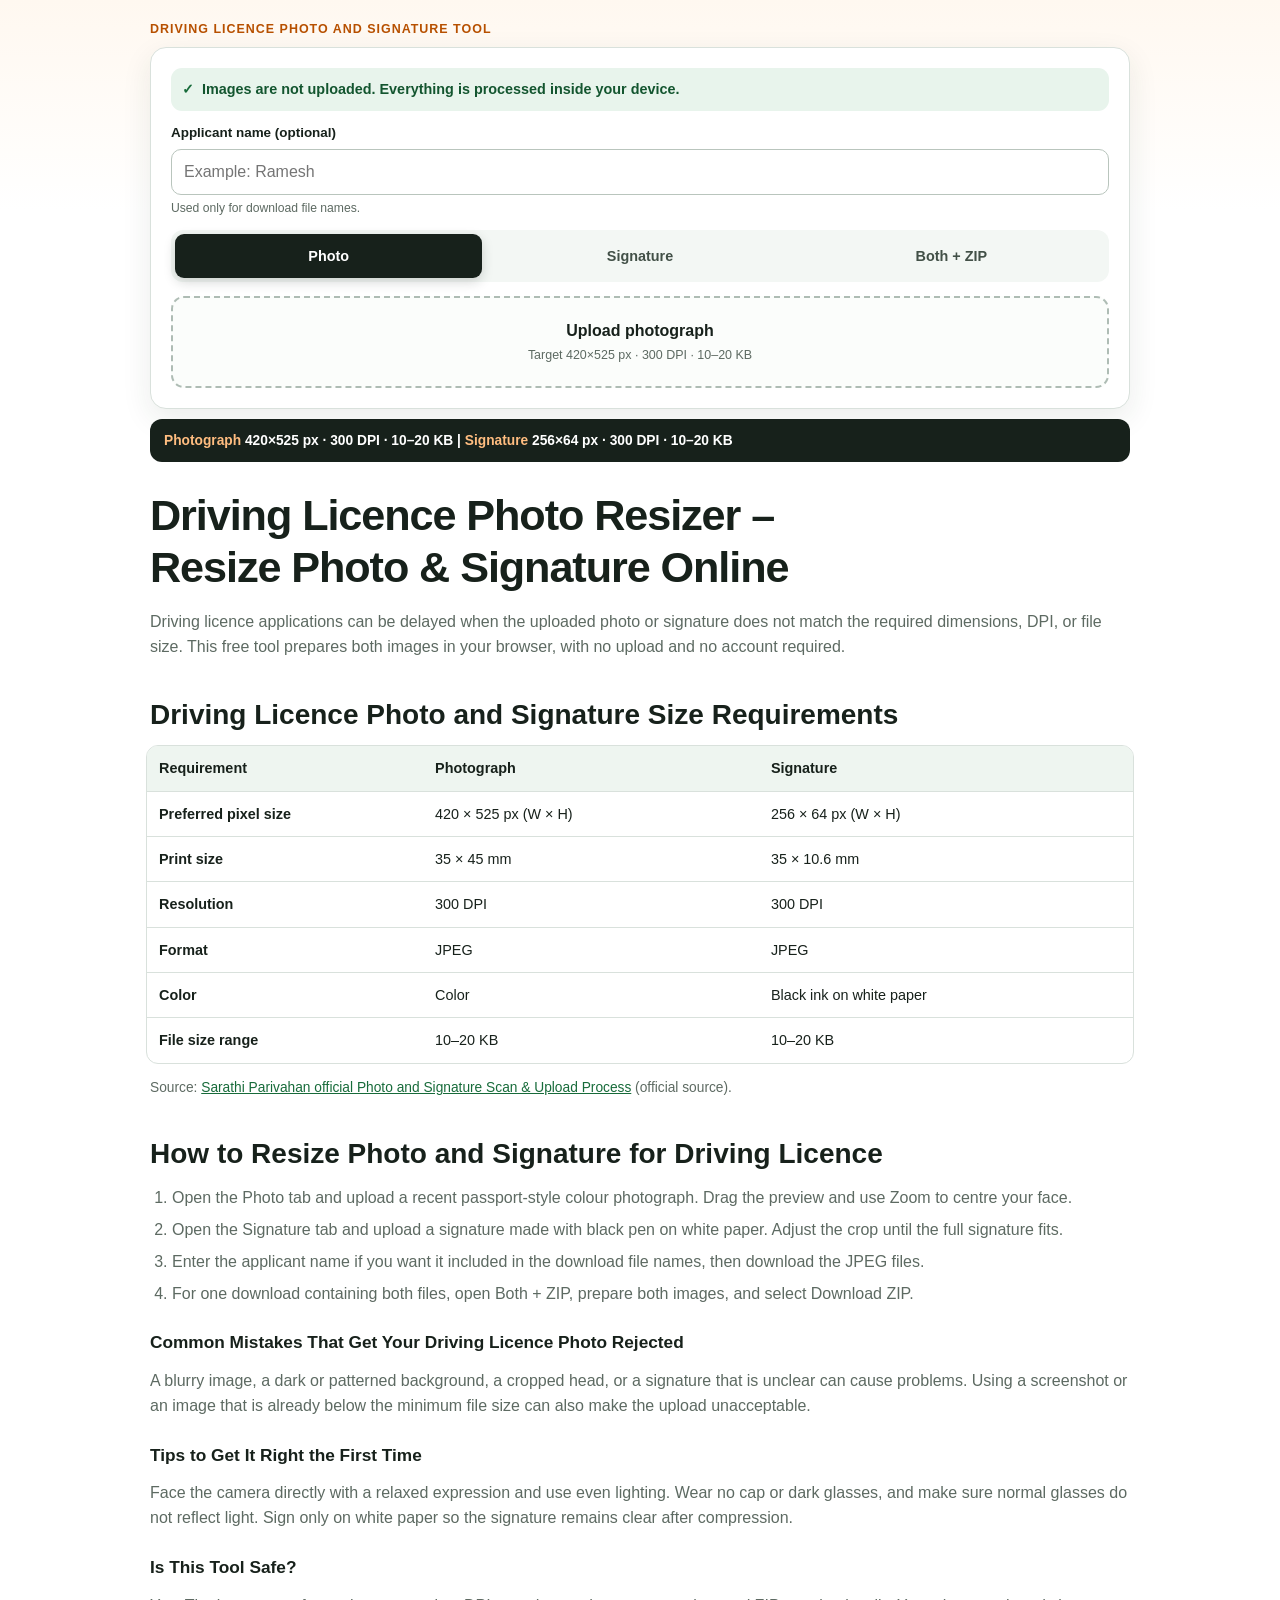
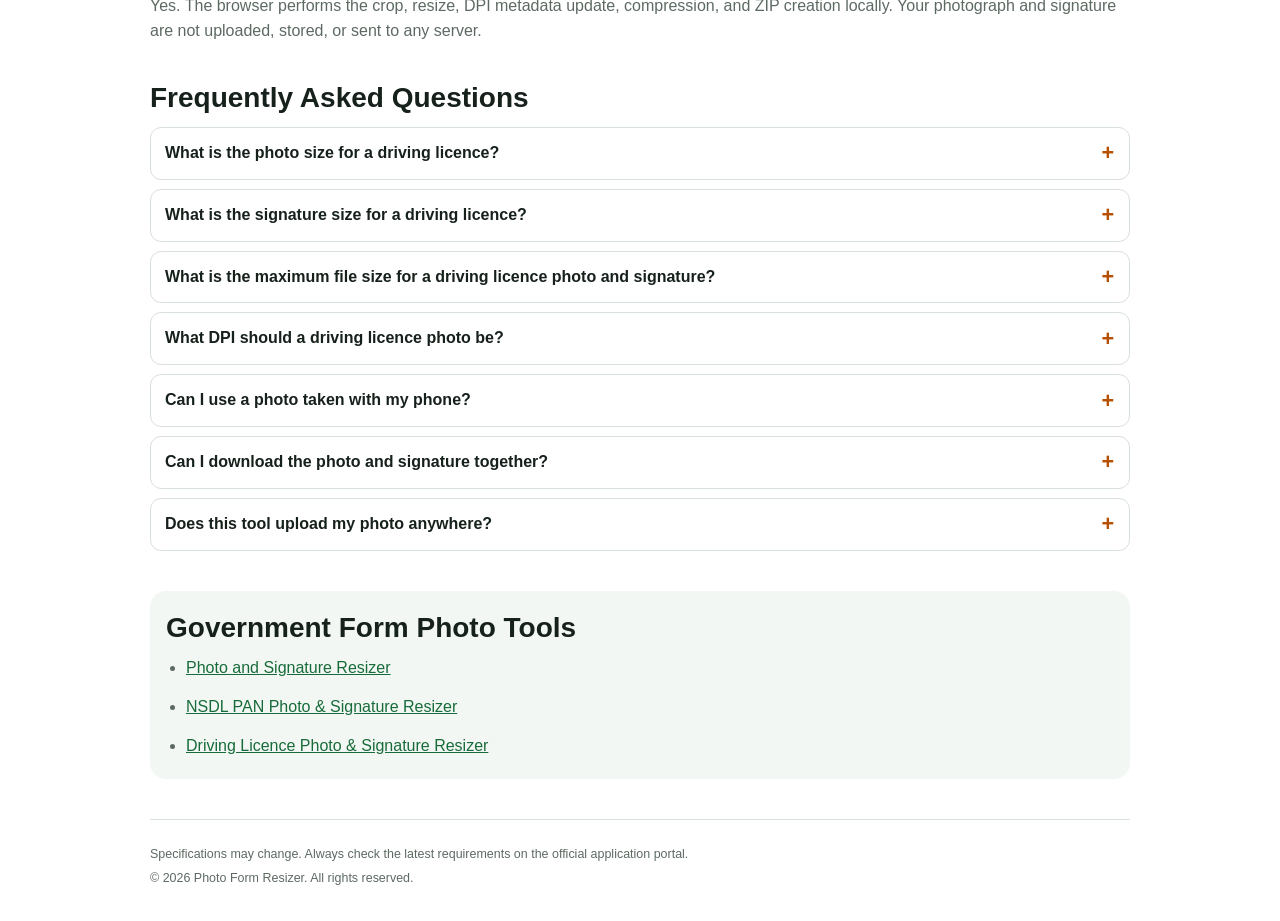
==== driving-licence-photo/index.html @ 42f06866 "Add driving licence photo and signature tool" ====
<!doctype html>
<html lang="en">
<head>
  <meta charset="utf-8">
  <meta name="viewport" content="width=device-width, initial-scale=1">
  <title>Driving Licence Photo Resizer – 420×525 Photo &amp; 256×64 Signature</title>
  <meta name="description" content="Resize a driving licence photo to 420×525 px, 300 DPI and 10–20 KB, and signature to 256×64 px, 300 DPI and 10–20 KB. Free, works on mobile, nothing is uploaded.">
  <link rel="canonical" href="https://photoformresizer.com/driving-licence-photo/">
  <link rel="stylesheet" href="/assets/style.css">
  <script src="/assets/app.js" defer></script>
</head>
<body>
  <a class="skip-link" href="#main-content">Skip to content</a>

  <main class="site-main" id="main-content">
    <section aria-labelledby="tool-title">
      <p class="eyebrow" id="tool-title">Driving licence photo and signature tool</p>

      <div class="tool-card">
        <p class="privacy-note">Images are not uploaded. Everything is processed inside your device.</p>

        <div class="applicant-field">
          <label for="applicant-name">Applicant name <span>(optional)</span></label>
          <input id="applicant-name" type="text" autocomplete="name" inputmode="text" placeholder="Example: Ramesh">
          <small>Used only for download file names.</small>
        </div>

        <div class="tabs" role="tablist" aria-label="Driving licence image preparation tools">
          <button class="tab-button" id="tab-photo" type="button" role="tab" aria-selected="true" aria-controls="panel-photo">Photo</button>
          <button class="tab-button" id="tab-signature" type="button" role="tab" aria-selected="false" aria-controls="panel-signature" tabindex="-1">Signature</button>
          <button class="tab-button" id="tab-both" type="button" role="tab" aria-selected="false" aria-controls="panel-both" tabindex="-1">Both + ZIP</button>
        </div>

        <section class="tab-panel" id="panel-photo" role="tabpanel" aria-labelledby="tab-photo">
          <div class="editor single-editor" data-editor data-kind="photo" data-file-prefix="driving-licence" data-width="420" data-height="525" data-dpi="300" data-min-kb="10" data-max-kb="20">
            <label class="upload-box">
              <span class="upload-title">Upload photograph</span>
              <span class="upload-hint">Target 420×525 px · 300 DPI · 10–20 KB</span>
              <input type="file" accept="image/*" data-file>
            </label>

            <div class="editor-workspace" data-workspace hidden>
              <div class="preview-wrap">
                <canvas class="crop-canvas" data-canvas aria-label="Driving licence photograph crop preview"></canvas>
              </div>
              <div class="editor-controls">
                <label class="control-label" for="driving-photo-zoom">Zoom to adjust the crop</label>
                <div class="zoom-row">
                  <span class="zoom-mark">Smaller</span>
                  <input id="driving-photo-zoom" type="range" min="1" max="3" step="0.01" value="1" data-zoom disabled>
                  <span class="zoom-mark">Larger</span>
                </div>
              </div>
              <div class="editor-actions">
                <button class="button" type="button" data-download disabled>Download JPEG</button>
                <p class="editor-status" data-status aria-live="polite">Drag the photo to adjust the crop.</p>
              </div>
            </div>
          </div>
        </section>

        <section class="tab-panel" id="panel-signature" role="tabpanel" aria-labelledby="tab-signature" hidden>
          <div class="editor single-editor" data-editor data-kind="signature" data-file-prefix="driving-licence" data-width="256" data-height="64" data-dpi="300" data-min-kb="10" data-max-kb="20">
            <label class="upload-box">
              <span class="upload-title">Upload signature</span>
              <span class="upload-hint">Target 256×64 px · 300 DPI · 10–20 KB</span>
              <input type="file" accept="image/*" data-file>
            </label>

            <div class="editor-workspace" data-workspace hidden>
              <div class="preview-wrap signature-preview">
                <canvas class="crop-canvas" data-canvas aria-label="Driving licence signature crop preview"></canvas>
              </div>
              <div class="editor-controls">
                <label class="control-label" for="driving-signature-zoom">Zoom to adjust the crop</label>
                <div class="zoom-row">
                  <span class="zoom-mark">Smaller</span>
                  <input id="driving-signature-zoom" type="range" min="1" max="3" step="0.01" value="1" data-zoom disabled>
                  <span class="zoom-mark">Larger</span>
                </div>
              </div>
              <div class="editor-actions">
                <button class="button" type="button" data-download disabled>Download JPEG</button>
                <p class="editor-status" data-status aria-live="polite">Drag the signature to adjust the crop.</p>
              </div>
            </div>
          </div>
        </section>

        <section class="tab-panel" id="panel-both" role="tabpanel" aria-labelledby="tab-both" hidden>
          <div class="editor-grid">
            <div class="editor" data-editor data-kind="photo" data-file-prefix="driving-licence" data-width="420" data-height="525" data-dpi="300" data-min-kb="10" data-max-kb="20">
              <label class="upload-box">
                <span class="upload-title">Upload photograph</span>
                <span class="upload-hint">Prepare the photograph first</span>
                <input type="file" accept="image/*" data-file>
              </label>

              <div class="editor-workspace" data-workspace hidden>
                <div class="preview-wrap">
                  <canvas class="crop-canvas" data-canvas aria-label="Combined driving licence photograph crop preview"></canvas>
                </div>
                <div class="editor-controls">
                  <label class="control-label" for="both-driving-photo-zoom">Zoom to adjust the crop</label>
                  <div class="zoom-row">
                    <span class="zoom-mark">Smaller</span>
                    <input id="both-driving-photo-zoom" type="range" min="1" max="3" step="0.01" value="1" data-zoom disabled>
                    <span class="zoom-mark">Larger</span>
                  </div>
                </div>
                <div class="editor-actions">
                  <button class="button" type="button" data-download disabled>Download JPEG</button>
                  <p class="editor-status" data-status aria-live="polite">Drag the photo to adjust the crop.</p>
                </div>
              </div>
            </div>

            <div class="editor" data-editor data-kind="signature" data-file-prefix="driving-licence" data-width="256" data-height="64" data-dpi="300" data-min-kb="10" data-max-kb="20">
              <label class="upload-box">
                <span class="upload-title">Upload signature</span>
                <span class="upload-hint">Prepare the signature next</span>
                <input type="file" accept="image/*" data-file>
              </label>

              <div class="editor-workspace" data-workspace hidden>
                <div class="preview-wrap signature-preview">
                  <canvas class="crop-canvas" data-canvas aria-label="Combined driving licence signature crop preview"></canvas>
                </div>
                <div class="editor-controls">
                  <label class="control-label" for="both-driving-signature-zoom">Zoom to adjust the crop</label>
                  <div class="zoom-row">
                    <span class="zoom-mark">Smaller</span>
                    <input id="both-driving-signature-zoom" type="range" min="1" max="3" step="0.01" value="1" data-zoom disabled>
                    <span class="zoom-mark">Larger</span>
                  </div>
                </div>
                <div class="editor-actions">
                  <button class="button" type="button" data-download disabled>Download JPEG</button>
                  <p class="editor-status" data-status aria-live="polite">Drag the signature to adjust the crop.</p>
                </div>
              </div>
            </div>
          </div>

          <div class="zip-card">
            <p class="zip-title">Download both files as one ZIP</p>
            <p>Upload and adjust both images above, then create one ZIP for your application.</p>
            <button class="button secondary" type="button" data-zip disabled>Download ZIP</button>
            <p class="zip-status" data-zip-status aria-live="polite">Waiting for both images.</p>
          </div>
        </section>
      </div>

      <p class="spec-bar"><strong>Photograph</strong> 420×525 px · 300 DPI · 10–20 KB <span aria-hidden="true">|</span> <strong>Signature</strong> 256×64 px · 300 DPI · 10–20 KB</p>
    </section>

    <h1>Driving Licence Photo Resizer – Resize Photo &amp; Signature Online</h1>
    <p>Driving licence applications can be delayed when the uploaded photo or signature does not match the required dimensions, DPI, or file size. This free tool prepares both images in your browser, with no upload and no account required.</p>

    <section class="content-section">
      <h2>Driving Licence Photo and Signature Size Requirements</h2>
      <div class="table-scroll">
        <table>
          <thead>
            <tr>
              <th scope="col">Requirement</th>
              <th scope="col">Photograph</th>
              <th scope="col">Signature</th>
            </tr>
          </thead>
          <tbody>
            <tr>
              <th scope="row">Preferred pixel size</th>
              <td>420 × 525 px (W × H)</td>
              <td>256 × 64 px (W × H)</td>
            </tr>
            <tr>
              <th scope="row">Print size</th>
              <td>35 × 45 mm</td>
              <td>35 × 10.6 mm</td>
            </tr>
            <tr>
              <th scope="row">Resolution</th>
              <td>300 DPI</td>
              <td>300 DPI</td>
            </tr>
            <tr>
              <th scope="row">Format</th>
              <td>JPEG</td>
              <td>JPEG</td>
            </tr>
            <tr>
              <th scope="row">Color</th>
              <td>Color</td>
              <td>Black ink on white paper</td>
            </tr>
            <tr>
              <th scope="row">File size range</th>
              <td>10–20 KB</td>
              <td>10–20 KB</td>
            </tr>
          </tbody>
        </table>
      </div>
      <p class="source-note">Source: <a href="https://sarathi.parivahan.gov.in/sarathiservice/pdf/PhotoSign.pdf" rel="noopener noreferrer">Sarathi Parivahan official Photo and Signature Scan &amp; Upload Process</a> (official source).</p>
    </section>

    <section class="content-section">
      <h2>How to Resize Photo and Signature for Driving Licence</h2>
      <ol>
        <li>Open the Photo tab and upload a recent passport-style colour photograph. Drag the preview and use Zoom to centre your face.</li>
        <li>Open the Signature tab and upload a signature made with black pen on white paper. Adjust the crop until the full signature fits.</li>
        <li>Enter the applicant name if you want it included in the download file names, then download the JPEG files.</li>
        <li>For one download containing both files, open Both + ZIP, prepare both images, and select Download ZIP.</li>
      </ol>
    </section>

    <section class="content-section">
      <h3>Common Mistakes That Get Your Driving Licence Photo Rejected</h3>
      <p>A blurry image, a dark or patterned background, a cropped head, or a signature that is unclear can cause problems. Using a screenshot or an image that is already below the minimum file size can also make the upload unacceptable.</p>

      <h3>Tips to Get It Right the First Time</h3>
      <p>Face the camera directly with a relaxed expression and use even lighting. Wear no cap or dark glasses, and make sure normal glasses do not reflect light. Sign only on white paper so the signature remains clear after compression.</p>

      <h3>Is This Tool Safe?</h3>
      <p>Yes. The browser performs the crop, resize, DPI metadata update, compression, and ZIP creation locally. Your photograph and signature are not uploaded, stored, or sent to any server.</p>
    </section>

    <section class="content-section">
      <h2>Frequently Asked Questions</h2>
      <div class="faq-list">
        <details>
          <summary>What is the photo size for a driving licence?</summary>
          <p>The official preferred photograph size is 420 × 525 px (W × H), equivalent to 35 × 45 mm. This tool also writes 300 DPI into the JPEG.</p>
        </details>
        <details>
          <summary>What is the signature size for a driving licence?</summary>
          <p>The official preferred signature size is 256 × 64 px (W × H). The signature should be made with a black pen on white paper.</p>
        </details>
        <details>
          <summary>What is the maximum file size for a driving licence photo and signature?</summary>
          <p>The official guidance states 10–20 KB for both the photograph and the signature. This tool keeps each JPEG within that range, up to the stated maximum.</p>
        </details>
        <details>
          <summary>What DPI should a driving licence photo be?</summary>
          <p>The official scanning guidance specifies a minimum of 300 DPI. This tool writes a 300 DPI JFIF density header into the output JPEG.</p>
        </details>
        <details>
          <summary>Can I use a photo taken with my phone?</summary>
          <p>Yes, if the image is clear and meets the portrait requirements. Upload the phone photo, then use the crop and zoom controls to match the preferred dimensions.</p>
        </details>
        <details>
          <summary>Can I download the photo and signature together?</summary>
          <p>Yes. Open Both + ZIP, upload both images, adjust each crop, and download one ZIP containing the photo and signature JPEG files.</p>
        </details>
        <details>
          <summary>Does this tool upload my photo anywhere?</summary>
          <p>No. All processing happens inside your browser. The tool does not send your photograph or signature to a server.</p>
        </details>
      </div>
    </section>

    <nav class="other-tools" aria-labelledby="site-nav-title">
      <h2 id="site-nav-title">Government Form Photo Tools</h2>
      <ul>
        <li><a href="/">Photo and Signature Resizer</a></li>
        <li><a href="/nsdl-pan-photo-resize/">NSDL PAN Photo &amp; Signature Resizer</a></li>
        <li><a href="/driving-licence-photo/">Driving Licence Photo &amp; Signature Resizer</a></li>
      </ul>
    </nav>
  </main>

  <footer class="site-footer">
    <p>Specifications may change. Always check the latest requirements on the official application portal.</p>
    <p>© 2026 Photo Form Resizer. All rights reserved.</p>
  </footer>
</body>
</html>
---- assets/style.css ----
:root {
  --ink: #17211b;
  --muted: #5d6a62;
  --line: #d9e1dc;
  --paper: #ffffff;
  --wash: #f3f7f4;
  --saffron: #e87816;
  --saffron-dark: #b75000;
  --green: #176b3a;
  --green-soft: #e8f4ec;
  --danger: #a52828;
  --shadow: 0 10px 30px rgba(29, 50, 38, 0.09);
  --radius: 16px;
}

* {
  box-sizing: border-box;
}

html {
  scroll-behavior: smooth;
}

body {
  margin: 0;
  background:
    linear-gradient(180deg, #fff8f0 0, #ffffff 210px),
    var(--paper);
  color: var(--ink);
  font-family: -apple-system, BlinkMacSystemFont, "Segoe UI", Roboto, Helvetica, Arial, sans-serif;
  font-size: 16px;
  line-height: 1.55;
}

button,
input {
  font: inherit;
}

a {
  color: var(--green);
}

a:hover {
  color: #0c4f29;
}

a:focus-visible,
button:focus-visible,
input:focus-visible,
summary:focus-visible {
  outline: 3px solid rgba(232, 120, 22, 0.38);
  outline-offset: 2px;
}

[hidden] {
  display: none !important;
}

.skip-link {
  position: absolute;
  left: 12px;
  top: -60px;
  z-index: 20;
  padding: 10px 14px;
  border-radius: 8px;
  background: var(--ink);
  color: #fff;
}

.skip-link:focus {
  top: 12px;
}

.site-main {
  width: min(100% - 24px, 980px);
  margin: 0 auto;
  padding: 14px 0 40px;
}

.eyebrow {
  margin: 0 0 8px;
  color: var(--saffron-dark);
  font-size: 0.78rem;
  font-weight: 800;
  letter-spacing: 0.08em;
  text-transform: uppercase;
}

h1,
h2,
h3 {
  line-height: 1.2;
  text-wrap: balance;
}

h1 {
  margin: 28px 0 14px;
  font-size: clamp(1.65rem, 8vw, 2.7rem);
  letter-spacing: -0.025em;
}

h2 {
  margin: 38px 0 12px;
  font-size: clamp(1.3rem, 5vw, 1.75rem);
}

h3 {
  margin: 26px 0 8px;
  font-size: 1.08rem;
}

p,
li {
  color: var(--muted);
}

.tool-card {
  padding: 14px;
  border: 1px solid var(--line);
  border-radius: var(--radius);
  background: var(--paper);
  box-shadow: var(--shadow);
}

.privacy-note {
  display: flex;
  gap: 8px;
  align-items: flex-start;
  margin: 0 0 12px;
  padding: 10px 11px;
  border-radius: 11px;
  background: var(--green-soft);
  color: #13552f;
  font-size: 0.9rem;
  font-weight: 700;
}

.privacy-note::before {
  content: "✓";
  flex: 0 0 auto;
  color: var(--green);
  font-weight: 900;
}

.applicant-field {
  margin: 0 0 12px;
}

.applicant-field label,
.control-label {
  display: block;
  margin-bottom: 5px;
  color: var(--ink);
  font-size: 0.84rem;
  font-weight: 750;
}

.applicant-field input {
  width: 100%;
  min-height: 46px;
  padding: 10px 12px;
  border: 1px solid #b9c5bd;
  border-radius: 10px;
  background: #fff;
  color: var(--ink);
}

.applicant-field small {
  display: block;
  margin-top: 4px;
  color: var(--muted);
  font-size: 0.76rem;
}

.tabs {
  display: grid;
  grid-template-columns: repeat(3, minmax(0, 1fr));
  gap: 4px;
  padding: 4px;
  border-radius: 12px;
  background: var(--wash);
}

.tab-button {
  min-height: 44px;
  padding: 6px 4px;
  border: 0;
  border-radius: 9px;
  background: transparent;
  color: #425047;
  cursor: pointer;
  font-size: 0.82rem;
  font-weight: 800;
}

.tab-button[aria-selected="true"] {
  background: var(--ink);
  color: #fff;
  box-shadow: 0 4px 12px rgba(23, 33, 27, 0.18);
}

.tab-panel {
  padding-top: 14px;
}

.upload-box {
  display: flex;
  min-height: 92px;
  padding: 14px;
  border: 2px dashed #aebcb4;
  border-radius: 13px;
  background: #fbfdfb;
  cursor: pointer;
  flex-direction: column;
  justify-content: center;
  text-align: center;
  transition: border-color 150ms ease, background 150ms ease;
}

.upload-box:hover {
  border-color: var(--saffron);
  background: #fffaf5;
}

.upload-box input {
  position: absolute;
  width: 1px;
  height: 1px;
  padding: 0;
  margin: -1px;
  overflow: hidden;
  clip: rect(0, 0, 0, 0);
  white-space: nowrap;
  border: 0;
}

.upload-title {
  color: var(--ink);
  font-weight: 850;
}

.upload-hint {
  margin-top: 3px;
  color: var(--muted);
  font-size: 0.78rem;
}

.editor-workspace {
  margin-top: 12px;
}

.preview-wrap {
  max-width: 260px;
  margin: 0 auto;
  overflow: hidden;
  border: 1px solid var(--line);
  border-radius: 12px;
  background:
    linear-gradient(45deg, #eef2ef 25%, transparent 25%),
    linear-gradient(-45deg, #eef2ef 25%, transparent 25%),
    linear-gradient(45deg, transparent 75%, #eef2ef 75%),
    linear-gradient(-45deg, transparent 75%, #eef2ef 75%);
  background-position: 0 0, 0 6px, 6px -6px, -6px 0;
  background-size: 12px 12px;
  box-shadow: inset 0 0 0 1px rgba(255, 255, 255, 0.5);
}

.preview-wrap.signature-preview {
  max-width: 354px;
}

.crop-canvas {
  display: block;
  width: 100%;
  height: auto;
  cursor: grab;
  touch-action: none;
}

.crop-canvas:active {
  cursor: grabbing;
}

.editor-controls {
  max-width: 354px;
  margin: 12px auto 0;
}

.zoom-row {
  display: grid;
  grid-template-columns: auto 1fr auto;
  gap: 8px;
  align-items: center;
}

.zoom-row input[type="range"] {
  width: 100%;
  min-height: 32px;
  accent-color: var(--saffron);
}

.zoom-mark {
  color: var(--muted);
  font-size: 0.76rem;
  font-weight: 750;
}

.editor-actions {
  display: grid;
  grid-template-columns: 1fr;
  gap: 8px;
  align-items: stretch;
  max-width: 354px;
  margin: 10px auto 0;
}

.button {
  min-height: 48px;
  padding: 10px 14px;
  border: 0;
  border-radius: 10px;
  background: var(--ink);
  color: #fff;
  cursor: pointer;
  font-weight: 850;
}

.button:hover:not(:disabled) {
  background: #2b3a31;
  color: #fff;
}

.button.secondary {
  background: var(--saffron);
}

.button.secondary:hover:not(:disabled) {
  background: var(--saffron-dark);
}

.button:disabled {
  cursor: not-allowed;
  opacity: 0.48;
}

.editor-status,
.zip-status {
  margin: 0;
  color: var(--muted);
  font-size: 0.78rem;
  text-align: left;
}

.editor-status[data-tone="error"],
.zip-status[data-tone="error"] {
  color: var(--danger);
}

.editor-status[data-tone="success"],
.zip-status[data-tone="success"] {
  color: var(--green);
  font-weight: 750;
}

.editor-grid,
.zip-card {
  display: grid;
  gap: 14px;
}

.editor-grid {
  margin-bottom: 14px;
}

.single-editor + .single-editor {
  margin-top: 16px;
}

.zip-card {
  padding: 14px;
  border: 1px solid #d4e2d8;
  border-radius: 13px;
  background: #f7fbf8;
}

.zip-title {
  margin: 0;
  color: var(--ink);
  font-size: 1.05rem;
  font-weight: 800;
}

.zip-card p {
  margin: 0;
  font-size: 0.84rem;
}

.spec-bar {
  margin-top: 10px;
  padding: 12px 14px;
  overflow-x: auto;
  border-radius: 12px;
  background: #17211b;
  color: #fff;
  font-size: 0.86rem;
  font-weight: 800;
  line-height: 1.4;
  white-space: nowrap;
  -webkit-overflow-scrolling: touch;
}

.spec-bar strong {
  color: #ffbd80;
}

.content-section {
  margin-top: 4px;
}

.table-scroll {
  margin: 14px -4px 10px;
  overflow-x: auto;
  border: 1px solid var(--line);
  border-radius: 12px;
  background: #fff;
}

table {
  width: 100%;
  min-width: 610px;
  border-collapse: collapse;
  font-size: 0.9rem;
}

th,
td {
  padding: 11px 12px;
  border-bottom: 1px solid var(--line);
  text-align: left;
  vertical-align: top;
}

thead th {
  background: #eef5f0;
  color: var(--ink);
}

tbody th {
  width: 28%;
  color: var(--ink);
}

tbody tr:last-child th,
tbody tr:last-child td {
  border-bottom: 0;
}

.source-note {
  font-size: 0.86rem;
}

ol,
ul {
  padding-left: 22px;
}

li + li {
  margin-top: 7px;
}

.faq-list {
  display: grid;
  gap: 9px;
}

details {
  border: 1px solid var(--line);
  border-radius: 11px;
  background: #fff;
}

summary {
  position: relative;
  padding: 13px 42px 13px 14px;
  color: var(--ink);
  cursor: pointer;
  font-weight: 800;
  list-style: none;
}

summary::-webkit-details-marker {
  display: none;
}

summary::after {
  content: "+";
  position: absolute;
  top: 50%;
  right: 15px;
  color: var(--saffron-dark);
  font-size: 1.35rem;
  line-height: 1;
  transform: translateY(-50%);
}

details[open] summary::after {
  content: "−";
}

details p {
  margin: 0;
  padding: 0 14px 14px;
  font-size: 0.92rem;
}

.other-tools {
  margin-top: 40px;
  padding: 20px 16px;
  border-radius: var(--radius);
  background: var(--wash);
}

.other-tools h2 {
  margin-top: 0;
}

.other-tools ul {
  display: grid;
  gap: 7px;
  margin: 0;
  padding-left: 20px;
}

.site-footer {
  width: min(100% - 24px, 980px);
  margin: 0 auto;
  padding: 20px 0 28px;
  border-top: 1px solid var(--line);
  color: var(--muted);
  font-size: 0.78rem;
}

.site-footer p {
  margin: 5px 0;
}

.home-page {
  width: min(100% - 28px, 720px);
  margin: 0 auto;
  padding: 14vh 0 40px;
}

.home-page h1 {
  max-width: 12ch;
  margin-top: 0;
}

.home-copy {
  max-width: 58ch;
  font-size: 1.05rem;
}

.home-link {
  display: inline-flex;
  min-height: 48px;
  margin-top: 12px;
  padding: 12px 16px;
  align-items: center;
  border-radius: 10px;
  background: var(--ink);
  color: #fff;
  font-weight: 800;
  text-decoration: none;
}

.home-link:hover {
  background: #2b3a31;
  color: #fff;
}

@media (min-width: 640px) {
  .site-main {
    padding-top: 20px;
  }

  .tool-card {
    padding: 20px;
  }

  .editor-grid {
    grid-template-columns: repeat(2, minmax(0, 1fr));
  }

  .tab-button {
    font-size: 0.9rem;
  }
}

@media (prefers-reduced-motion: reduce) {
  html {
    scroll-behavior: auto;
  }

  *,
  *::before,
  *::after {
    transition-duration: 0.01ms !important;
  }
}
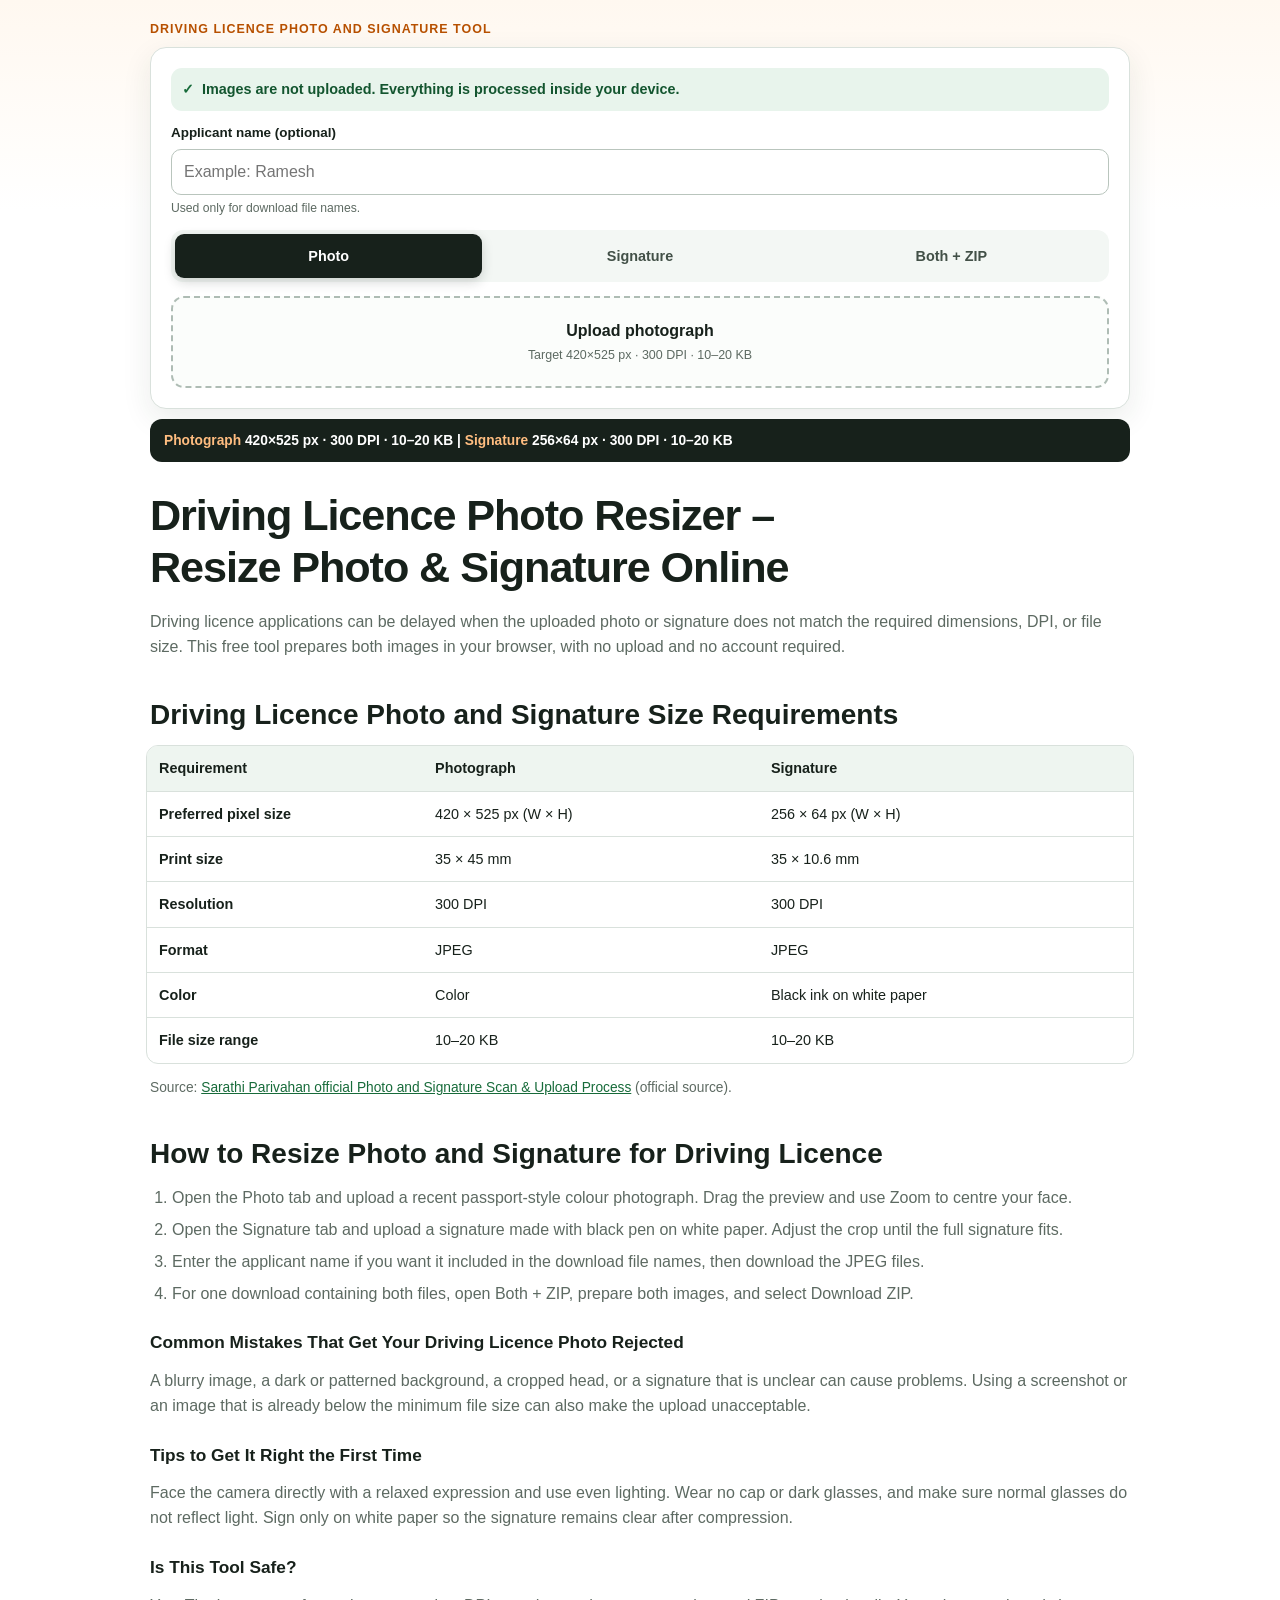
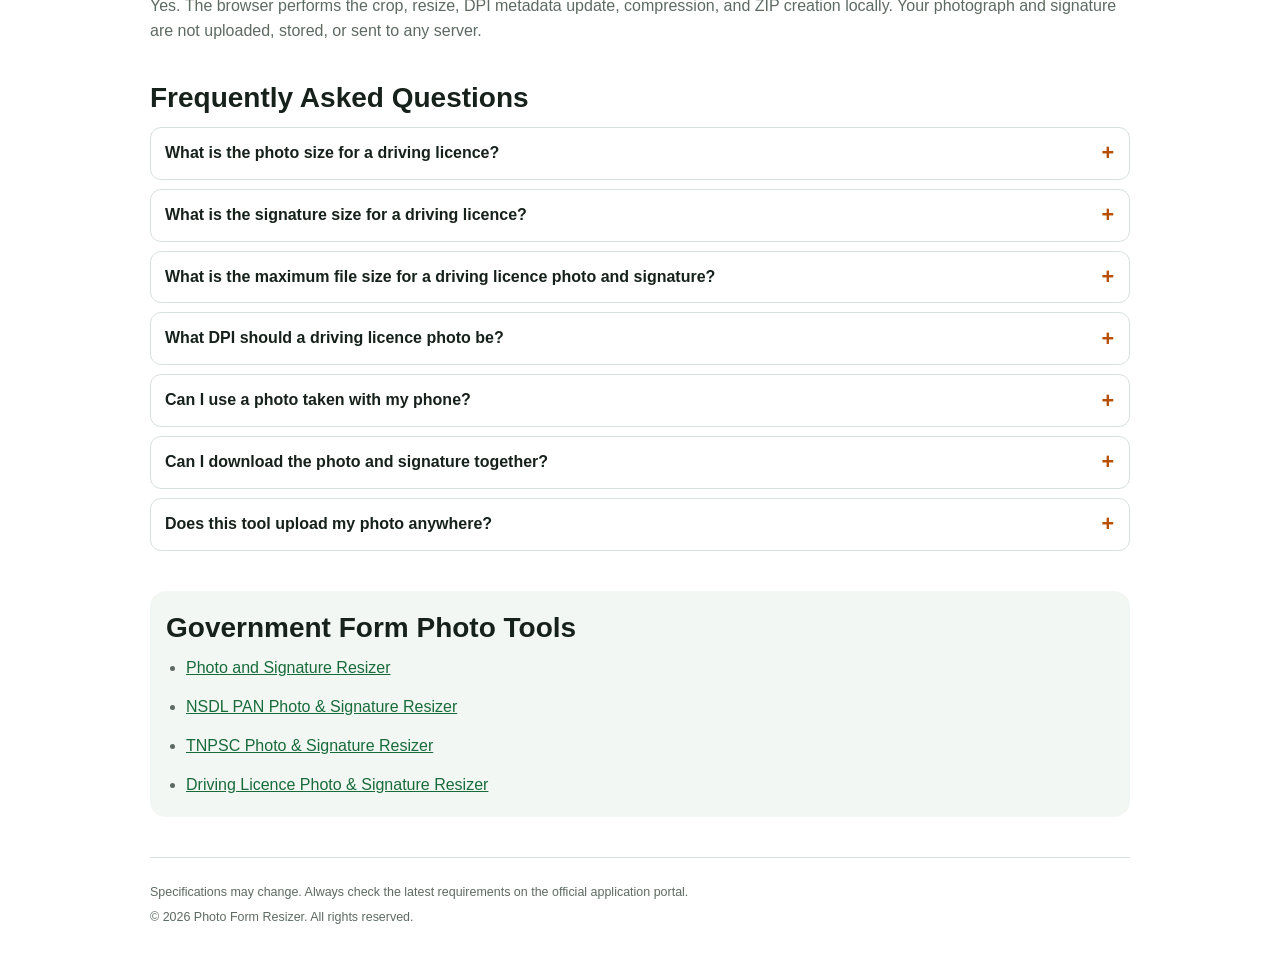
==== commit 0b8efc18: "Add custom form sizing and TNPSC photo signature tool" ====
--- a/driving-licence-photo/index.html
+++ b/driving-licence-photo/index.html
@@ -265,6 +265,7 @@
       <ul>
         <li><a href="/">Photo and Signature Resizer</a></li>
         <li><a href="/nsdl-pan-photo-resize/">NSDL PAN Photo &amp; Signature Resizer</a></li>
+        <li><a href="/tnpsc-photo-signature-resize/">TNPSC Photo &amp; Signature Resizer</a></li>
         <li><a href="/driving-licence-photo/">Driving Licence Photo &amp; Signature Resizer</a></li>
       </ul>
     </nav>
--- a/assets/style.css
+++ b/assets/style.css
@@ -306,6 +306,34 @@
   font-weight: 750;
 }
 
+.rotate-controls {
+  display: grid;
+  grid-template-columns: repeat(2, minmax(0, 1fr));
+  gap: 8px;
+  margin-top: 8px;
+}
+
+.rotate-button {
+  min-height: 44px;
+  padding: 8px 10px;
+  border: 1px solid #b9c5bd;
+  border-radius: 10px;
+  background: #fff;
+  color: var(--ink);
+  cursor: pointer;
+  font-weight: 800;
+}
+
+.rotate-button:hover:not(:disabled) {
+  border-color: var(--saffron);
+  background: #fffaf5;
+}
+
+.rotate-button:disabled {
+  cursor: not-allowed;
+  opacity: 0.48;
+}
+
 .editor-actions {
   display: grid;
   grid-template-columns: 1fr;
@@ -608,3 +636,13 @@
     transition-duration: 0.01ms !important;
   }
 }
+
+.form-picker { display: flex; flex-wrap: wrap; gap: 10px; margin: 20px 0; }
+.form-picker a { padding: 10px 14px; background: var(--green-soft); border-radius: 10px; font-weight: 700; }
+.size-settings { margin-bottom: 14px; }
+.size-settings fieldset { border: 1px solid var(--line); border-radius: 12px; padding: 12px; }
+.settings-grid { display: grid; grid-template-columns: repeat(2, minmax(0, 1fr)); gap: 10px; margin-bottom: 12px; }
+.settings-grid label { font-size: .84rem; font-weight: 700; }
+.settings-grid input, select { display: block; width: 100%; min-height: 44px; padding: 8px; border: 1px solid #b9c5bd; border-radius: 8px; background: white; font: inherit; }
+[data-settings-status] { font-size: .84rem; margin-bottom: 0; }
+[data-settings-status][data-tone="error"] { color: var(--danger); }
